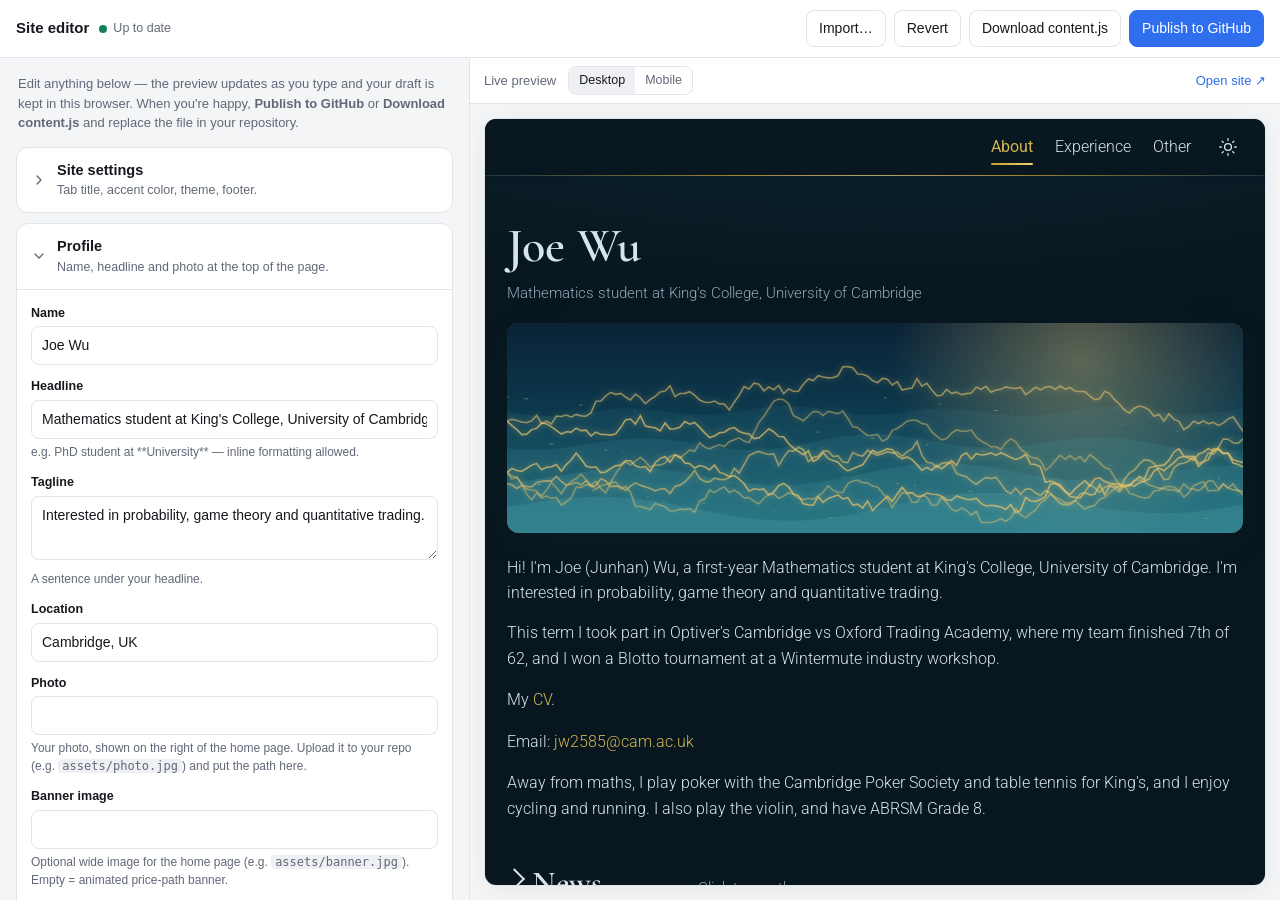
==== editor.html @ ee10c5d0 "Personal website" ====
<!doctype html>
<html lang="en">
<head>
<meta charset="utf-8">
<meta name="viewport" content="width=device-width, initial-scale=1">
<meta name="robots" content="noindex, nofollow">
<title>Site Editor</title>
<link rel="icon" href="data:image/svg+xml,%3Csvg xmlns='http://www.w3.org/2000/svg' viewBox='0 0 32 32'%3E%3Crect x='3' y='3' width='26' height='26' rx='7' fill='%232f6fed'/%3E%3C/svg%3E">
<style>
  :root {
    --bg: #f4f5f7; --panel: #ffffff; --text: #16181d; --muted: #616877; --border: #e1e4e9;
    --field: #ffffff; --hover: #eef0f3; --accent: #2f6fed; --danger: #d92d20; --ok: #12805c;
    color-scheme: light;
  }
  @media (prefers-color-scheme: dark) {
    :root:not([data-theme="light"]) {
      --bg: #0e1014; --panel: #161920; --text: #e7e9ee; --muted: #99a0ad; --border: #2a2f39;
      --field: #0f1217; --hover: #1f232c; --accent: #5b8dff; --danger: #f97066; --ok: #47cd89;
      color-scheme: dark;
    }
  }
  :root[data-theme="dark"] {
    --bg: #0e1014; --panel: #161920; --text: #e7e9ee; --muted: #99a0ad; --border: #2a2f39;
    --field: #0f1217; --hover: #1f232c; --accent: #5b8dff; --danger: #f97066; --ok: #47cd89;
    color-scheme: dark;
  }
  * { box-sizing: border-box; }
  [hidden] { display: none !important; }
  html, body { height: 100%; }
  body { margin: 0; display: flex; flex-direction: column; background: var(--bg); color: var(--text);
         font: 14px/1.5 -apple-system, BlinkMacSystemFont, "Segoe UI", Inter, Roboto, Helvetica, Arial, sans-serif; }
  a { color: var(--accent); }
  code { font-family: ui-monospace, Consolas, monospace; font-size: 12px; background: var(--hover); padding: 0 4px; border-radius: 4px; }
  svg.ic { width: 16px; height: 16px; fill: none; stroke: currentColor; stroke-width: 2; stroke-linecap: round; stroke-linejoin: round; }

  button { font: inherit; cursor: pointer; border-radius: 8px; padding: 7px 12px; border: 1px solid var(--border);
           background: var(--panel); color: var(--text); white-space: nowrap; }
  button:hover { background: var(--hover); }
  button.primary { background: var(--accent); border-color: var(--accent); color: #fff; }
  button.primary:hover { filter: brightness(1.08); background: var(--accent); }
  button:disabled { opacity: .5; cursor: default; }

  /* Header */
  .bar { display: flex; align-items: center; gap: 10px; flex-wrap: wrap; padding: 10px 16px;
         background: var(--panel); border-bottom: 1px solid var(--border); }
  .bar h1 { font-size: 15px; margin: 0; font-weight: 650; }
  .status { font-size: 12.5px; color: var(--muted); display: inline-flex; align-items: center; gap: 6px; }
  .status::before { content: ""; width: 8px; height: 8px; border-radius: 50%; background: var(--ok); }
  .status.dirty::before { background: #f5a524; }
  .bar .actions { margin-left: auto; display: flex; gap: 8px; flex-wrap: wrap; }

  .notice { display: flex; align-items: center; gap: 12px; padding: 8px 16px; font-size: 13px;
            background: color-mix(in srgb, var(--accent) 12%, var(--panel)); border-bottom: 1px solid var(--border); }
  .notice.error { background: color-mix(in srgb, var(--danger) 14%, var(--panel)); }
  .notice button { padding: 3px 10px; font-size: 12.5px; }

  /* Layout */
  .layout { flex: 1; min-height: 0; display: grid; grid-template-columns: minmax(340px, 470px) 1fr; }
  .form { overflow-y: auto; padding: 16px; border-right: 1px solid var(--border); }
  .preview { display: flex; flex-direction: column; min-height: 0; min-width: 0; }
  .pbar { display: flex; align-items: center; gap: 12px; padding: 8px 14px; border-bottom: 1px solid var(--border);
          background: var(--panel); font-size: 13px; color: var(--muted); }
  .pbar a { margin-left: auto; text-decoration: none; }
  .seg { display: inline-flex; border: 1px solid var(--border); border-radius: 8px; overflow: hidden; }
  .seg button { border: 0; border-radius: 0; padding: 4px 10px; font-size: 12.5px; background: transparent; color: var(--muted); }
  .seg button.on { background: var(--hover); color: var(--text); }
  .frame-wrap { flex: 1; min-height: 0; display: flex; justify-content: center; padding: 14px; }
  iframe { width: 100%; height: 100%; border: 1px solid var(--border); border-radius: 12px; background: #fff;
           box-shadow: 0 4px 24px rgba(0,0,0,.06); transition: width .25s ease; }

  /* Cards */
  .intro { color: var(--muted); font-size: 13px; margin: 0 2px 14px; }
  details.card { background: var(--panel); border: 1px solid var(--border); border-radius: 12px; margin-bottom: 10px; }
  details > summary { list-style: none; cursor: pointer; user-select: none; }
  details > summary::-webkit-details-marker { display: none; }
  details.card > summary { display: flex; align-items: center; gap: 10px; padding: 12px 14px; border-radius: 12px; }
  details.card > summary:hover { background: var(--hover); }
  .chev { transition: transform .15s; color: var(--muted); flex: none; }
  details[open] > summary .chev { transform: rotate(90deg); }
  .st { flex: 1; min-width: 0; }
  .sl { font-weight: 600; font-size: 14.5px; }
  .sd { color: var(--muted); font-size: 12.5px; }
  .badge { font-size: 11.5px; padding: 1px 8px; border-radius: 999px; background: var(--hover); color: var(--muted); border: 1px solid var(--border); white-space: nowrap; }
  .card-body { padding: 2px 14px 16px; border-top: 1px solid var(--border); }

  /* Fields */
  .field { margin-top: 12px; }
  .field > label { display: block; font-weight: 550; font-size: 12.5px; margin-bottom: 4px; }
  input[type=text], input[type=number], input[type=password], select, textarea {
    width: 100%; padding: 8px 10px; border: 1px solid var(--border); border-radius: 8px;
    background: var(--field); color: var(--text); font: inherit; }
  textarea { resize: vertical; min-height: 64px; line-height: 1.5; overflow: hidden; }
  input:focus, select:focus, textarea:focus { outline: 2px solid color-mix(in srgb, var(--accent) 35%, transparent); border-color: var(--accent); }
  .hint { color: var(--muted); font-size: 12px; margin-top: 4px; }
  .field.check { display: flex; align-items: center; gap: 8px; }
  .field.check > label { margin: 0; font-size: 13.5px; }
  input[type=checkbox] { width: 16px; height: 16px; accent-color: var(--accent); margin: 0; }
  .color { display: flex; gap: 8px; }
  .color input[type=color] { width: 44px; height: 37px; padding: 2px; border: 1px solid var(--border); border-radius: 8px; background: var(--field); cursor: pointer; }
  fieldset.group { border: 1px solid var(--border); border-radius: 10px; margin: 14px 0 0; padding: 4px 12px 12px; }
  fieldset.group legend { font-size: 12.5px; font-weight: 600; padding: 0 4px; }
  .glabel { font-weight: 600; font-size: 12.5px; margin: 16px 0 2px; }

  /* Array items */
  details.item { border: 1px solid var(--border); border-radius: 10px; margin-top: 8px; background: var(--bg); }
  details.item > summary { display: flex; align-items: center; gap: 8px; padding: 6px 6px 6px 10px; border-radius: 10px; }
  details.item > summary:hover { background: var(--hover); }
  .item-title { flex: 1; min-width: 0; overflow: hidden; text-overflow: ellipsis; white-space: nowrap; font-weight: 500; }
  .item-body { padding: 0 12px 12px; }
  .tools { display: flex; gap: 1px; flex: none; }
  .tbtn { border: 0; background: transparent; color: var(--muted); width: 28px; height: 28px; padding: 0;
          border-radius: 6px; display: grid; place-items: center; }
  .tbtn:hover { background: var(--panel); color: var(--text); }
  .tbtn.del:hover { color: var(--danger); }
  .tbtn:disabled { opacity: .25; background: transparent; }
  .prim { display: flex; gap: 6px; margin-top: 6px; align-items: center; }
  button.add { margin-top: 10px; width: 100%; border-style: dashed; color: var(--muted); background: transparent; }
  button.add:hover { color: var(--accent); border-color: var(--accent); background: transparent; }

  .order-row { display: flex; align-items: center; gap: 10px; padding: 5px 6px 5px 10px; margin-top: 6px;
               border: 1px solid var(--border); border-radius: 9px; background: var(--bg); }
  .order-row.off .oname { color: var(--muted); text-decoration: line-through; }
  .onum { color: var(--muted); font-size: 12px; width: 14px; text-align: right; font-variant-numeric: tabular-nums; }
  .oname { flex: 1; font-weight: 500; }
  .otoggle { display: inline-flex; align-items: center; gap: 6px; font-size: 12.5px; color: var(--muted); cursor: pointer; }

  /* Toast & dialog */
  .toast { position: fixed; left: 50%; bottom: 22px; transform: translate(-50%, 16px); opacity: 0; pointer-events: none;
           display: flex; align-items: center; gap: 12px; padding: 10px 14px; border-radius: 10px; max-width: calc(100% - 32px);
           background: #1d2028; color: #f2f3f5; box-shadow: 0 8px 30px rgba(0,0,0,.25); transition: .2s; z-index: 50; font-size: 13.5px; }
  .toast.show { opacity: 1; transform: translate(-50%, 0); pointer-events: auto; }
  .toast button { padding: 3px 10px; background: transparent; color: #8fb2ff; border-color: #3a3f4b; }
  dialog { border: 1px solid var(--border); border-radius: 14px; background: var(--panel); color: var(--text);
           width: min(500px, calc(100% - 32px)); padding: 22px; }
  dialog::backdrop { background: rgba(10, 12, 16, .45); }
  dialog h2 { margin: 0 0 4px; font-size: 17px; }
  dialog p.muted { margin: 0 0 6px; color: var(--muted); font-size: 13px; }
  .row2 { display: grid; grid-template-columns: 1fr 1fr; gap: 10px; }
  .dlg-actions { display: flex; justify-content: flex-end; gap: 8px; margin-top: 18px; }
  .result { margin-top: 14px; padding: 10px 12px; border-radius: 8px; font-size: 13px; background: var(--hover); }
  .result.err { background: color-mix(in srgb, var(--danger) 14%, var(--panel)); }
  .result.ok { background: color-mix(in srgb, var(--ok) 16%, var(--panel)); }

  @media (max-width: 900px) {
    html, body { height: auto; }
    .layout { grid-template-columns: 1fr; }
    .form { border-right: 0; overflow: visible; }
    .frame-wrap { height: 85vh; flex: none; }
    .bar .actions { margin-left: 0; width: 100%; }
    .row2 { grid-template-columns: 1fr; gap: 0; }
  }
</style>
<script src="content.js"></script>
</head>
<body>
<header class="bar">
  <h1>Site editor</h1>
  <span id="status" class="status">Up to date</span>
  <div class="actions">
    <button id="btnImport" type="button" title="Load a content.js file">Import…</button>
    <input type="file" id="fileInput" accept=".js,.json,text/javascript,application/json" hidden>
    <button id="btnRevert" type="button" title="Throw away your changes">Revert</button>
    <button id="btnDownload" type="button" title="Save your changes as a new content.js">Download content.js</button>
    <button id="btnPublish" type="button" class="primary">Publish to GitHub</button>
  </div>
</header>
<div id="notice" class="notice" hidden></div>

<div class="layout">
  <div class="form" id="formPane">
    <p class="intro">Edit anything below — the preview updates as you type and your draft is kept in this browser. When you're happy, <b>Publish to GitHub</b> or <b>Download content.js</b> and replace the file in your repository.</p>
    <div id="form"></div>
  </div>
  <div class="preview">
    <div class="pbar">
      <span>Live preview</span>
      <div class="seg" role="group" aria-label="Preview width">
        <button type="button" data-w="100%" class="on">Desktop</button>
        <button type="button" data-w="390px">Mobile</button>
      </div>
      <a href="index.html" target="_blank" rel="noopener">Open site ↗</a>
    </div>
    <div class="frame-wrap"><iframe id="frame" src="index.html?preview=1" title="Live preview of your site"></iframe></div>
  </div>
</div>

<dialog id="pubDlg">
  <form id="pubForm">
    <h2>Publish to GitHub</h2>
    <p class="muted">Commits your changes as <code>content.js</code> straight to your repository. GitHub Pages updates the live site about a minute later.</p>
    <div class="row2">
      <div class="field"><label for="ghOwner">GitHub username</label><input type="text" id="ghOwner" required autocomplete="off" placeholder="your-username"></div>
      <div class="field"><label for="ghRepo">Repository</label><input type="text" id="ghRepo" required autocomplete="off" placeholder="your-username.github.io"></div>
    </div>
    <div class="row2">
      <div class="field"><label for="ghBranch">Branch</label><input type="text" id="ghBranch" value="main" autocomplete="off"></div>
      <div class="field"><label for="ghPath">File</label><input type="text" id="ghPath" value="content.js" autocomplete="off"></div>
    </div>
    <div class="field">
      <label for="ghToken">Access token</label>
      <input type="password" id="ghToken" required autocomplete="off" spellcheck="false">
      <div class="hint">Create a <a href="https://github.com/settings/personal-access-tokens/new" target="_blank" rel="noopener">fine-grained token</a> for this one repository with <b>Contents: Read and write</b>. It's only sent to api.github.com.</div>
    </div>
    <div class="field check"><input type="checkbox" id="ghRemember"><label for="ghRemember">Remember token in this browser</label></div>
    <div class="field"><label for="ghMsg">Commit message</label><input type="text" id="ghMsg" value="Update site content"></div>
    <div id="pubResult" class="result" hidden></div>
    <div class="dlg-actions">
      <button type="button" id="pubCancel">Close</button>
      <button type="submit" class="primary" id="pubGo">Publish</button>
    </div>
  </form>
</dialog>

<div id="toast" class="toast" role="status" aria-live="polite"></div>

<script>
(function () {
  "use strict";
  const $ = (s) => document.querySelector(s);
  const clone = (o) => JSON.parse(JSON.stringify(o));
  const store = {
    get(k, s) { try { return (s || localStorage).getItem(k); } catch (e) { return null; } },
    set(k, v, s) { try { (s || localStorage).setItem(k, v); } catch (e) {} },
    del(k, s) { try { (s || localStorage).removeItem(k); } catch (e) {} }
  };
  const session = (() => { try { return sessionStorage; } catch (e) { return null; } })();
  const KEYS = { draft: "site-editor:draft", published: "site-editor:published", gh: "site-editor:github", token: "site-editor:token" };

  /* ---------------- editor configuration ---------------- */
  const SECTION_KEYS = ["highlights", "about", "news", "experience", "education", "projects", "publications", "skills", "puzzles", "contact"];
  const TOP = {
    settings: { label: "Site settings", desc: "Tab title, accent color, theme, footer." },
    profile: { label: "Profile", desc: "Name, headline and photo at the top of the page." },
    links: { label: "Links", desc: "Buttons under your name — GitHub, LinkedIn, email…" },
    pages: { label: "Pages (top menu)", desc: "The pages in your menu and which sections each one shows. The first page is your home page." },
    sectionOrder: { label: "Sections: show or hide", desc: "Switch sections on or off. Their order comes from Pages." },
    highlights: { label: "Highlights", desc: "Big numbers under the header — results, grades, rankings." },
    puzzles: { label: "Puzzle corner", desc: "Brain teasers with a reveal-answer button." },
    about: { label: "About", desc: "Your introduction." },
    news: { label: "News", desc: "Short dated updates." },
    experience: { label: "Experience", desc: "Jobs, internships, research positions." },
    education: { label: "Education", desc: "Degrees and schools." },
    projects: { label: "Projects", desc: "Cards with links, images and tags." },
    publications: { label: "Publications", desc: "Papers, articles, talks." },
    skills: { label: "Skills", desc: "Grouped lists shown as chips." },
    customSections: { label: "Custom sections", desc: "Anything else — Teaching, Awards, Talks…" },
    contact: { label: "Contact", desc: "Closing note and email button." }
  };
  const LABELS = {
    show: "Show this section", title: "Section heading", siteTitle: "Browser tab title", accentColor: "Accent color",
    footerText: "Footer text", avatar: "Photo", cvUrl: "CV / résumé link", url: "Link (URL)", repo: "Code repository",
    image: "Image", pdf: "PDF link", code: "Code link", list: "Items", label: "Button text", start: "Start", end: "End",
    "settings.description": "Search & social description",
    "news.items": "News items", "experience.items": "Positions", "education.items": "Degrees", "projects.items": "Projects",
    "publications.items": "Publications", "skills.groups": "Skill groups",
    "customSections.title": "Heading", "publications.items.title": "Paper title", "projects.items.name": "Project name",
    "skills.groups.name": "Group name", "experience.items.url": "Organization website", "education.items.url": "Institution website",
    "publications.items.url": "Paper link", "projects.items.url": "Website / demo link",
    "highlights.items": "Highlights", "puzzles.items": "Puzzles", "highlights.items.value": "Big number",
    "highlights.items.label": "Caption", "pages.title": "Menu name", "pages.sections": "Sections on this page", "about.more": "Second paragraph", banner: "Banner image", chart: "Bar chart data", chartLabel: "Chart title",
    intro: "Intro line", question: "Question", answer: "Answer"
  };
  const MD = "Supports <b>**bold**</b>, <i>*italic*</i>, <code>[text](https://…)</code> links and <code>- </code> bullet lists. Blank line = new paragraph.";
  const HINTS = {
    text: MD, description: MD,
    "settings.description": "Shown by search engines and when your link is shared.",
    "settings.theme": "“auto” follows each visitor's system setting. Visitors can still toggle it.",
    "settings.footerText": "Inline formatting and links allowed.",
    "profile.headline": "e.g. PhD student at **University** — inline formatting allowed.",
    "profile.tagline": "A sentence under your headline.",
    "profile.email": "Used for the button in the Contact section.",
    avatar: "Upload an image to your repo (e.g. <code>assets/avatar.jpg</code>) and put its path here, or paste an image URL. Empty = your initials.",
    image: "Optional. A path in your repo (e.g. <code>assets/project.png</code>) or an image URL.",
    cvUrl: "Optional, e.g. <code>assets/cv.pdf</code> — adds a highlighted “CV” button.",
    tags: "Comma-separated, e.g. <code>Python, Data</code>.", list: "Comma-separated.",
    icon: "“auto” picks an icon based on the link.",
    "links.url": "Full address, or <code>mailto:you@example.com</code> for email.",
    authors: "Your profile name is bolded automatically.",
    "news.collapse": "Text shown next to the folded title. Empty = always open.",
    "news.items.text": "One line. Inline formatting and links allowed.",
    "news.items.date": "Any text, e.g. <code>Nov 2026</code>.",
    "news.items.image": "Optional picture shown under the text, e.g. <code>assets/img/photo.jpg</code>.",
    "news.items.imageAlt": "Short description of the picture, for screen readers.",
    "pages.sections": "Comma-separated, in order. Names: <code>about, news, experience, projects, education, skills, custom, puzzles, publications, highlights, contact</code>.",
    "pages.intro": "Optional line under the page title.",
    "profile.banner": "Optional wide image for the home page (e.g. <code>assets/banner.jpg</code>). Empty = animated price-path banner.",
    "profile.avatar": "Your photo, shown on the right of the home page. Upload it to your repo (e.g. <code>assets/photo.jpg</code>) and put the path here.",
    "about.more": "Shown after your CV and email lines, e.g. hobbies.",
    "highlights.items.value": "Keep it short, e.g. <code>7th / 62</code> or <code>A*A*A*</code>.",
    chart: "Optional. <code>Label:number</code> pairs, comma-separated, e.g. <code>Market making:6900, Taking:6100</code>. A project with a chart is shown full-width as Featured.",
    question: MD, answer: MD
  };
  const ENUMS = { theme: ["auto", "light", "dark"], icon: ["auto", "github", "linkedin", "twitter", "mail", "scholar", "cv", "link"] };
  const LONG = new Set(["text", "description", "tagline", "question", "answer", "more"]);
  const PLACEHOLDERS = { url: "https://…", repo: "https://github.com/…", image: "assets/…", pdf: "https://… or assets/….pdf" };
  const SINGULAR = {
    links: "link", "news.items": "news item", "experience.items": "position", "education.items": "degree",
    "projects.items": "project", "publications.items": "publication", "skills.groups": "skill group", customSections: "custom section", pages: "page",
    "highlights.items": "highlight", "puzzles.items": "puzzle"
  };
  const TEMPLATES = {
    links: { label: "New link", url: "https://", icon: "auto" },
    "news.items": { date: "", text: "", image: "", imageAlt: "" },
    "experience.items": { role: "", organization: "", url: "", location: "", start: "", end: "", description: "" },
    "education.items": { degree: "", institution: "", url: "", location: "", start: "", end: "", description: "" },
    "projects.items": { name: "", description: "", url: "", repo: "", image: "", tags: "", chart: "", chartLabel: "" },
    "highlights.items": { value: "", label: "" },
    "puzzles.items": { question: "", answer: "" },
    "publications.items": { title: "", authors: "", venue: "", year: "", url: "", pdf: "", code: "" },
    "skills.groups": { name: "", list: "" },
    customSections: { show: true, title: "New section", text: "" },
    pages: { title: "New page", intro: "", sections: "" }
  };
  const SVG = (d, cls) => `<svg class="ic ${cls || ""}" viewBox="0 0 24 24" aria-hidden="true">${d}</svg>`;
  const I = {
    chev: SVG('<path d="m9 6 6 6-6 6"/>', "chev"),
    up: SVG('<path d="m18 15-6-6-6 6"/>'), down: SVG('<path d="m6 9 6 6 6-6"/>'),
    dup: SVG('<rect x="9" y="9" width="12" height="12" rx="2"/><path d="M5 15H4a2 2 0 0 1-2-2V4a2 2 0 0 1 2-2h9a2 2 0 0 1 2 2v1"/>'),
    del: SVG('<path d="M3 6h18M8 6V4a2 2 0 0 1 2-2h4a2 2 0 0 1 2 2v2M19 6l-1 14a2 2 0 0 1-2 2H8a2 2 0 0 1-2-2L5 6"/>')
  };

  /* ---------------- state ---------------- */
  const fileLoaded = !!(window.SITE && typeof window.SITE === "object");
  const ORIGINAL = clone(fileLoaded ? window.SITE : {});
  const fileJson = JSON.stringify(ORIGINAL);
  let baseline = fileJson;
  let state = null;

  const draft = store.get(KEYS.draft), published = store.get(KEYS.published);
  if (published === fileJson) store.del(KEYS.published);
  if (draft && draft !== fileJson) {
    try {
      state = JSON.parse(draft);
      if (draft === published) {
        baseline = published;
        notice("Showing the version you last published — GitHub Pages can take a few minutes to serve the new content.js.");
      } else {
        notice("Restored your unsaved changes from last time (kept in this browser only).", "Discard them", revert);
      }
    } catch (e) { state = null; }
  } else if (draft) store.del(KEYS.draft);
  if (!state) state = clone(ORIGINAL);
  if (!fileLoaded) notice("Couldn't load content.js — make sure it sits next to editor.html and is valid. You can also Import a copy.", null, null, true);
  normalize();

  function normalize() {
    if (!state || typeof state !== "object" || Array.isArray(state)) state = {};
    const valid = (k) => k === "custom" ? Array.isArray(state.customSections)
      : !!(state[k] && typeof state[k] === "object" && !Array.isArray(state[k]));
    const order = Array.isArray(state.sectionOrder) ? state.sectionOrder : [];
    state.sectionOrder = order.filter((k, i) => valid(k) && order.indexOf(k) === i);
    SECTION_KEYS.concat("custom").forEach((k) => { if (valid(k) && !state.sectionOrder.includes(k)) state.sectionOrder.push(k); });
  }

  /* ---------------- form rendering ---------------- */
  const form = $("#form"), formPane = $("#formPane"), frame = $("#frame");
  const openTop = new Set(["profile"]);
  const openItems = new WeakSet();
  let uid = 0;

  function el(tag, cls, text) {
    const e = document.createElement(tag);
    if (cls) e.className = cls;
    if (text != null) e.textContent = text;
    return e;
  }
  const pathKey = (path) => path.filter((p) => typeof p !== "number").join(".");
  const titleCase = (k) => k.replace(/([a-z])([A-Z])/g, "$1 $2").replace(/^./, (c) => c.toUpperCase());
  const labelFor = (key, path) => LABELS[pathKey(path)] || LABELS[key] || titleCase(String(key));

  function build() {
    const ps = formPane.scrollTop, ws = window.scrollY;
    form.innerHTML = "";
    const order = ["settings", "profile", "links", "pages", "sectionOrder"]
      .concat(state.sectionOrder.map((k) => (k === "custom" ? "customSections" : k)));
    Object.keys(state).forEach((k) => { if (!order.includes(k)) order.push(k); });
    order.filter((k) => k in state).forEach((k) => form.append(topCard(k)));
    formPane.scrollTop = ps; window.scrollTo(0, ws);
    requestAnimationFrame(() => form.querySelectorAll("textarea").forEach(autosize));
  }

  function topCard(key) {
    const meta = TOP[key] || { label: titleCase(key) };
    const d = el("details", "card");
    d.open = openTop.has(key);
    const s = el("summary");
    s.innerHTML = I.chev;
    const t = el("div", "st");
    t.append(el("div", "sl", meta.label));
    if (meta.desc) t.append(el("div", "sd", meta.desc));
    s.append(t);
    const v = state[key];
    if (v && typeof v === "object" && !Array.isArray(v) && v.show === false) s.append(el("span", "badge", "Hidden"));
    s.addEventListener("click", () => { if (!d.open) scrollPreview(key); });
    d.addEventListener("toggle", () => { d.open ? openTop.add(key) : openTop.delete(key); });
    const body = el("div", "card-body");
    if (key === "sectionOrder") renderOrder(body);
    else if (Array.isArray(v)) renderArray(body, v, [key]);
    else if (v && typeof v === "object") renderObject(body, v, [key]);
    else body.append(fieldRow(state, key, [key]));
    d.append(s, body);
    return d;
  }

  function renderObject(container, obj, path) {
    Object.keys(obj).forEach((key) => {
      const v = obj[key], p = path.concat(key);
      if (Array.isArray(v)) {
        container.append(el("div", "glabel", labelFor(key, p)));
        renderArray(container, v, p);
      } else if (v && typeof v === "object") {
        const g = el("fieldset", "group");
        g.append(el("legend", null, labelFor(key, p)));
        renderObject(g, v, p);
        container.append(g);
      } else container.append(fieldRow(obj, key, p));
    });
  }

  function fieldRow(obj, key, path) {
    const pk = pathKey(path), v = obj[key], id = "f" + ++uid;
    const row = el("div", "field");
    const lab = el("label", null, labelFor(key, path));
    lab.htmlFor = id;
    const set = (val) => { obj[key] = val; changed(); };
    let input;
    if (typeof v === "boolean") {
      row.classList.add("check");
      input = el("input"); input.type = "checkbox"; input.checked = v;
      input.addEventListener("change", () => { obj[key] = input.checked; changed(true); });
      row.append(input, lab);
    } else {
      row.append(lab);
      if (ENUMS[key]) {
        input = el("select");
        const opts = ENUMS[key].includes(v) ? ENUMS[key] : ENUMS[key].concat(v == null ? [] : [String(v)]);
        opts.forEach((o) => { const op = el("option", null, o); op.value = o; input.append(op); });
        input.value = v;
        input.addEventListener("change", () => set(input.value));
        row.append(input);
      } else if (/color$/i.test(key)) {
        const wrap = el("div", "color");
        const picker = el("input"); picker.type = "color";
        input = el("input"); input.type = "text"; input.value = v || "";
        const hex = (x) => /^#[0-9a-f]{6}$/i.test(x);
        picker.value = hex(v) ? v : "#2f6fed";
        picker.setAttribute("aria-label", "Pick color");
        picker.addEventListener("input", () => { input.value = picker.value; set(picker.value); });
        input.addEventListener("input", () => { if (hex(input.value)) picker.value = input.value; set(input.value); });
        wrap.append(picker, input);
        row.append(wrap);
      } else if (typeof v === "number") {
        input = el("input"); input.type = "number"; input.value = v;
        input.addEventListener("input", () => set(input.value === "" ? 0 : Number(input.value)));
        row.append(input);
      } else if (LONG.has(key)) {
        input = el("textarea"); input.value = v == null ? "" : v; input.rows = 2;
        input.addEventListener("input", () => { set(input.value); autosize(input); });
        row.append(input);
      } else {
        input = el("input"); input.type = "text"; input.value = v == null ? "" : v;
        input.spellcheck = !/url|repo|pdf|code|image|avatar|email/i.test(key);
        if (PLACEHOLDERS[key]) input.placeholder = PLACEHOLDERS[key];
        input.addEventListener("input", () => set(input.value));
        row.append(input);
      }
    }
    input.id = id;
    const hint = HINTS[pk] || HINTS[key];
    if (hint) { const h = el("div", "hint"); h.innerHTML = hint; row.append(h); }
    return row;
  }

  function autosize(t) { t.style.height = "auto"; t.style.height = t.scrollHeight + 2 + "px"; }

  function itemTitle(it, i) {
    const a = it.title || it.name || it.role || it.degree || it.value || it.question || it.label || it.date || "";
    const b = it.organization || it.institution || it.venue || it.text || it.list || (it.value ? it.label : "") || "";
    return [a, b].filter(Boolean).join(" · ") || "Untitled " + (i + 1);
  }

  function renderArray(container, arr, path) {
    const pk = pathKey(path);
    arr.forEach((item, i) => {
      if (item && typeof item === "object" && !Array.isArray(item)) {
        const d = el("details", "item");
        d.open = openItems.has(item);
        const s = el("summary");
        s.innerHTML = I.chev;
        const t = el("span", "item-title", itemTitle(item, i));
        s.append(t, tools(arr, i));
        const b = el("div", "item-body");
        renderObject(b, item, path.concat(i));
        d.append(s, b);
        d.addEventListener("toggle", () => {
          if (d.open) { openItems.add(item); d.querySelectorAll("textarea").forEach(autosize); } else openItems.delete(item);
        });
        d.addEventListener("input", () => { t.textContent = itemTitle(item, i); });
        container.append(d);
      } else {
        const r = el("div", "prim");
        const inp = el("input"); inp.type = "text"; inp.value = item == null ? "" : item;
        inp.addEventListener("input", () => { arr[i] = inp.value; changed(); });
        r.append(inp, tools(arr, i));
        container.append(r);
      }
    });
    const add = el("button", "add", "+ Add " + (SINGULAR[pk] || "item"));
    add.type = "button";
    add.addEventListener("click", () => {
      const n = makeNew(arr, pk);
      arr.push(n);
      if (n && typeof n === "object") openItems.add(n);
      changed(true);
    });
    container.append(add);
  }

  function makeNew(arr, pk) {
    if (TEMPLATES[pk]) return clone(TEMPLATES[pk]);
    const first = arr.find((x) => x != null);
    const blank = (x) => Array.isArray(x) ? [] : x && typeof x === "object"
      ? Object.fromEntries(Object.keys(x).map((k) => [k, blank(x[k])])) : typeof x === "boolean" ? x : typeof x === "number" ? 0 : "";
    return first === undefined ? "" : blank(first);
  }

  function tbtn(svg, title, disabled, fn, cls) {
    const b = el("button", "tbtn" + (cls ? " " + cls : ""));
    b.type = "button"; b.title = title; b.setAttribute("aria-label", title);
    b.innerHTML = svg; b.disabled = disabled;
    b.addEventListener("click", (e) => { e.preventDefault(); e.stopPropagation(); fn(); });
    return b;
  }
  function swap(arr, i, j) { const t = arr[i]; arr[i] = arr[j]; arr[j] = t; changed(true); }

  function tools(arr, i) {
    const w = el("span", "tools");
    w.append(
      tbtn(I.up, "Move up", i === 0, () => swap(arr, i, i - 1)),
      tbtn(I.down, "Move down", i === arr.length - 1, () => swap(arr, i, i + 1)),
      tbtn(I.dup, "Duplicate", false, () => {
        const c = clone(arr[i]);
        arr.splice(i + 1, 0, c);
        if (c && typeof c === "object") openItems.add(c);
        changed(true);
      }),
      tbtn(I.del, "Delete", false, () => {
        const removed = arr.splice(i, 1)[0];
        changed(true);
        toast("Item deleted.", "Undo", () => { arr.splice(Math.min(i, arr.length), 0, removed); changed(true); });
      }, "del")
    );
    return w;
  }

  function renderOrder(body) {
    const order = state.sectionOrder;
    order.forEach((k, i) => {
      const row = el("div", "order-row");
      const sec = k === "custom" ? null : state[k];
      row.append(el("span", "onum", String(i + 1)));
      if (sec) {
        row.append(el("span", "oname", sec.title || (TOP[k] && TOP[k].label) || k));
        if (sec.show === false) row.classList.add("off");
        const lab = el("label", "otoggle");
        const cb = el("input"); cb.type = "checkbox"; cb.checked = sec.show !== false;
        cb.addEventListener("change", () => { sec.show = cb.checked; changed(true); });
        lab.append(cb, document.createTextNode("Visible"));
        row.append(lab);
      } else {
        row.append(el("span", "oname", "Custom sections"));
        const n = (state.customSections || []).filter((c) => c && c.show !== false).length;
        row.append(el("span", "badge", n + " visible"));
      }
      row.append(
        tbtn(I.up, "Move up", i === 0, () => swap(order, i, i - 1)),
        tbtn(I.down, "Move down", i === order.length - 1, () => swap(order, i, i + 1))
      );
      body.append(row);
    });
    const h = el("div", "hint");
    h.style.marginTop = "10px";
    h.textContent = "Sections with nothing in them are skipped automatically.";
    body.append(h);
  }

  /* ---------------- preview, saving, status ---------------- */
  let pushTimer;
  function changed(structural) {
    if (structural) build();
    updateStatus();
    clearTimeout(pushTimer);
    pushTimer = setTimeout(() => { push(); persist(); }, 120);
  }
  function push() { if (frame.contentWindow) frame.contentWindow.postMessage({ type: "site-preview", site: state }, "*"); }
  function persist() { const j = JSON.stringify(state); if (j === fileJson) store.del(KEYS.draft); else store.set(KEYS.draft, j); }
  function updateStatus() {
    const dirty = JSON.stringify(state) !== baseline;
    const st = $("#status");
    st.textContent = dirty ? "Unpublished changes — draft kept in this browser" : "Up to date";
    st.classList.toggle("dirty", dirty);
  }
  function scrollPreview(key) {
    const id = SECTION_KEYS.includes(key) ? key : key === "customSections" ? "custom" : "top";
    if (frame.contentWindow) frame.contentWindow.postMessage({ type: "site-scroll", id }, "*");
  }
  window.addEventListener("message", (e) => {
    if (e.source === frame.contentWindow && e.data && e.data.type === "site-ready") push();
  });

  function notice(msg, actionLabel, fn, isError) {
    const n = $("#notice");
    n.innerHTML = "";
    n.classList.toggle("error", !!isError);
    n.append(el("span", null, msg));
    if (actionLabel) { const b = el("button", null, actionLabel); b.type = "button"; b.addEventListener("click", fn); n.append(b); }
    const x = el("button", null, "Dismiss"); x.type = "button"; x.addEventListener("click", () => { n.hidden = true; });
    n.append(x);
    n.hidden = false;
  }

  let toastTimer;
  function toast(msg, actionLabel, fn) {
    const t = $("#toast");
    t.innerHTML = "";
    t.append(el("span", null, msg));
    if (actionLabel) {
      const b = el("button", null, actionLabel); b.type = "button";
      b.addEventListener("click", () => { t.classList.remove("show"); fn(); });
      t.append(b);
    }
    t.classList.add("show");
    clearTimeout(toastTimer);
    toastTimer = setTimeout(() => t.classList.remove("show"), actionLabel ? 7000 : 3500);
  }

  /* ---------------- toolbar actions ---------------- */
  function serialize() {
    return "// All the content of your site lives in this file.\n" +
      "// Easiest way to edit: open editor.html (visual editor with live preview).\n" +
      "// You can also edit by hand — keep everything after \"window.SITE =\" valid JSON.\n" +
      "window.SITE = " + JSON.stringify(state, null, 2) + ";\n";
  }
  function parseContent(text) {
    const t = text.trim();
    try { return JSON.parse(t); } catch (e) { /* not plain JSON — try content.js format */ }
    const i = t.indexOf("{"), j = t.lastIndexOf("}");
    if (i < 0 || j < i) throw new Error("No content found");
    return JSON.parse(t.slice(i, j + 1));
  }

  function revert() {
    state = clone(ORIGINAL);
    baseline = fileJson;
    normalize();
    store.del(KEYS.draft); store.del(KEYS.published);
    $("#notice").hidden = true;
    build(); changed();
    toast("Back to the content in content.js.");
  }

  $("#btnRevert").addEventListener("click", () => {
    if (JSON.stringify(state) === fileJson) { toast("Nothing to revert."); return; }
    if (confirm("Discard all your changes and go back to what's in content.js?")) revert();
  });

  $("#btnDownload").addEventListener("click", () => {
    const blob = new Blob([serialize()], { type: "text/javascript" });
    const url = URL.createObjectURL(blob);
    const link = el("a"); link.href = url; link.download = "content.js";
    document.body.append(link); link.click(); link.remove();
    setTimeout(() => URL.revokeObjectURL(url), 1000);
    toast("Downloaded content.js — replace the old one in your repository to go live.");
  });

  $("#btnImport").addEventListener("click", () => $("#fileInput").click());
  $("#fileInput").addEventListener("change", (e) => {
    const f = e.target.files && e.target.files[0];
    if (!f) return;
    f.text().then((txt) => {
      state = parseContent(txt);
      normalize(); build(); changed();
      toast("Imported " + f.name + ".");
    }).catch(() => toast("That file doesn't look like a valid content.js.")).finally(() => { e.target.value = ""; });
  });

  document.querySelectorAll(".seg button").forEach((b) => b.addEventListener("click", () => {
    document.querySelectorAll(".seg button").forEach((x) => x.classList.toggle("on", x === b));
    frame.style.width = b.dataset.w;
  }));

  /* ---------------- publish to GitHub ---------------- */
  const dlg = $("#pubDlg");
  function guessRepo() {
    const host = location.hostname;
    if (!/\.github\.io$/i.test(host)) return {};
    const owner = host.split(".")[0];
    const seg = location.pathname.split("/").filter(Boolean)[0];
    return { owner, repo: seg && !/\.html?$/i.test(seg) ? seg : host };
  }
  $("#btnPublish").addEventListener("click", () => {
    let cfg = {};
    try { cfg = JSON.parse(store.get(KEYS.gh) || "{}"); } catch (e) {}
    const g = guessRepo();
    $("#ghOwner").value = cfg.owner || g.owner || "";
    $("#ghRepo").value = cfg.repo || g.repo || "";
    $("#ghBranch").value = cfg.branch || "main";
    $("#ghPath").value = cfg.path || "content.js";
    const remembered = store.get(KEYS.token);
    $("#ghToken").value = remembered || (session && store.get(KEYS.token, session)) || "";
    $("#ghRemember").checked = !!remembered;
    $("#pubResult").hidden = true;
    dlg.showModal();
  });
  $("#pubCancel").addEventListener("click", () => dlg.close());

  function b64(str) {
    const bytes = new TextEncoder().encode(str);
    let bin = "";
    for (let i = 0; i < bytes.length; i += 0x8000) bin += String.fromCharCode.apply(null, bytes.subarray(i, i + 0x8000));
    return btoa(bin);
  }
  async function ghError(res) {
    let m = "";
    try { m = (await res.json()).message || ""; } catch (e) {}
    if (res.status === 401) return "GitHub rejected the token (401). Check it's correct and not expired.";
    if (res.status === 403) return "The token doesn't have permission (403). It needs Contents: Read and write on this repository.";
    if (res.status === 404) return "Repository, branch or file not found (404) — or the token can't access this repository.";
    if (res.status === 409 || res.status === 422) return "GitHub refused the update (" + res.status + "): " + m + ". Try publishing again.";
    return "GitHub error " + res.status + (m ? ": " + m : "");
  }

  $("#pubForm").addEventListener("submit", async (e) => {
    e.preventDefault();
    const owner = $("#ghOwner").value.trim(), repo = $("#ghRepo").value.trim();
    const branch = $("#ghBranch").value.trim() || "main", path = $("#ghPath").value.trim().replace(/^\/+/, "") || "content.js";
    const token = $("#ghToken").value.trim(), message = $("#ghMsg").value.trim() || "Update site content";
    const out = $("#pubResult"), go = $("#pubGo");
    store.set(KEYS.gh, JSON.stringify({ owner, repo, branch, path }));
    if ($("#ghRemember").checked) { store.set(KEYS.token, token); }
    else { store.del(KEYS.token); if (session) store.set(KEYS.token, token, session); }

    const api = "https://api.github.com/repos/" + encodeURIComponent(owner) + "/" + encodeURIComponent(repo) +
      "/contents/" + path.split("/").map(encodeURIComponent).join("/");
    const headers = { Accept: "application/vnd.github+json", Authorization: "Bearer " + token, "X-GitHub-Api-Version": "2022-11-28" };
    go.disabled = true; go.textContent = "Publishing…";
    out.hidden = false; out.className = "result"; out.textContent = "Talking to GitHub…";
    try {
      let sha;
      const cur = await fetch(api + "?ref=" + encodeURIComponent(branch) + "&t=" + Date.now(), { headers, cache: "no-store" });
      if (cur.ok) sha = (await cur.json()).sha;
      else if (cur.status !== 404) throw new Error(await ghError(cur));
      const body = { message, content: b64(serialize()), branch };
      if (sha) body.sha = sha;
      const res = await fetch(api, { method: "PUT", headers: Object.assign({ "Content-Type": "application/json" }, headers), body: JSON.stringify(body) });
      if (!res.ok) throw new Error(await ghError(res));
      const data = await res.json();
      const snap = JSON.stringify(state);
      store.set(KEYS.published, snap); store.set(KEYS.draft, snap);
      baseline = snap; updateStatus();
      out.className = "result ok"; out.innerHTML = "";
      out.append(el("span", null, "Published! Your site will update in about a minute. "));
      if (data.commit && data.commit.html_url) {
        const l = el("a", null, "View commit ↗"); l.href = data.commit.html_url; l.target = "_blank"; l.rel = "noopener";
        out.append(l);
      }
      toast("Published to GitHub.");
    } catch (err) {
      out.className = "result err";
      out.textContent = err && err.message && !/Failed to fetch/i.test(err.message) ? err.message
        : "Couldn't reach GitHub. Check your internet connection and try again.";
    } finally {
      go.disabled = false; go.textContent = "Publish";
    }
  });

  /* ---------------- go ---------------- */
  frame.addEventListener("load", push);
  build();
  updateStatus();
  push();
})();
</script>
</body>
</html>
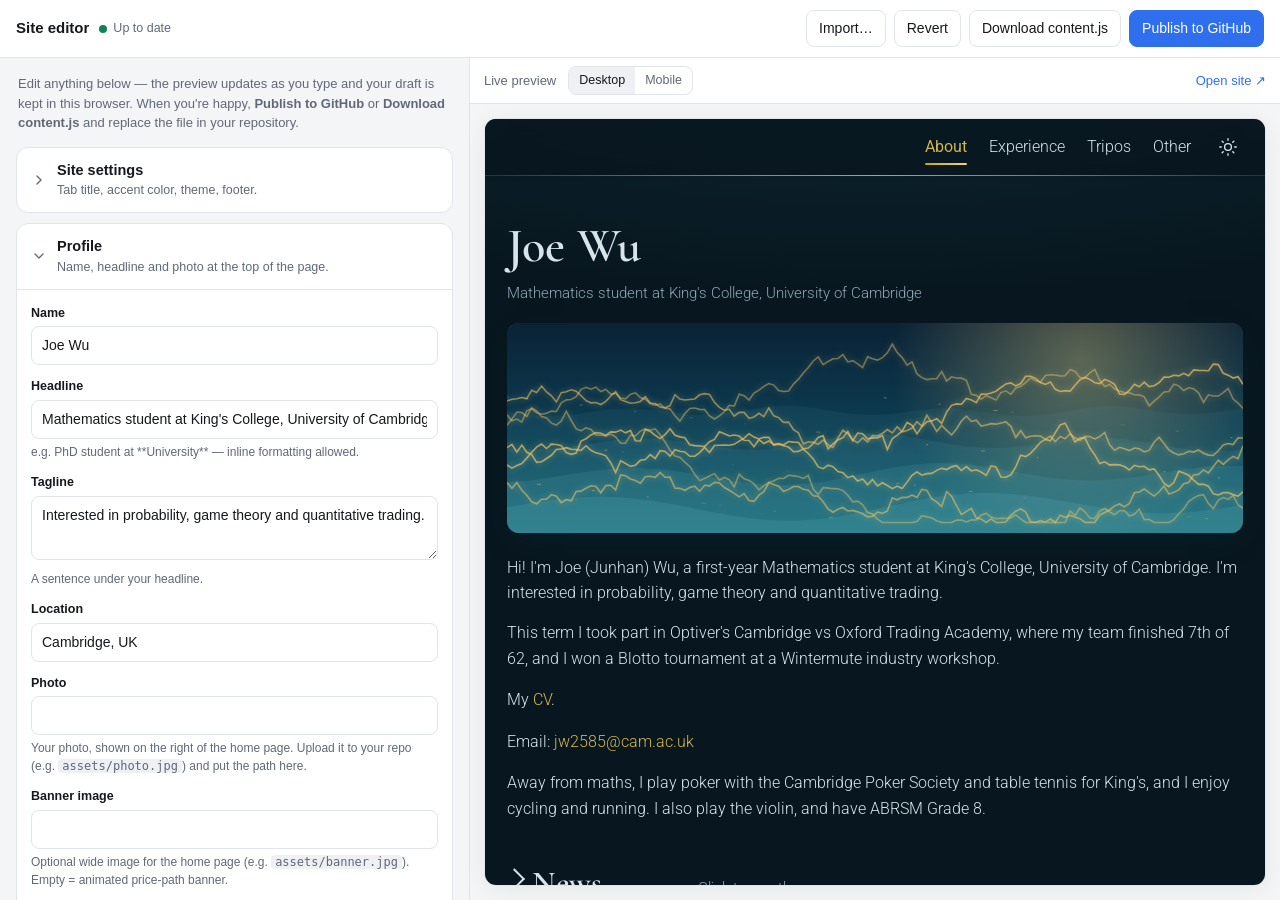
==== commit 1055801c: "Add Tripos Resources with Laplace expansion proof" ====
--- a/editor.html
+++ b/editor.html
@@ -227,7 +227,7 @@
   const KEYS = { draft: "site-editor:draft", published: "site-editor:published", gh: "site-editor:github", token: "site-editor:token" };
 
   /* ---------------- editor configuration ---------------- */
-  const SECTION_KEYS = ["highlights", "about", "news", "experience", "education", "projects", "publications", "skills", "puzzles", "contact"];
+  const SECTION_KEYS = ["highlights", "about", "news", "tripos", "experience", "education", "projects", "publications", "skills", "puzzles", "contact"];
   const TOP = {
     settings: { label: "Site settings", desc: "Tab title, accent color, theme, footer." },
     profile: { label: "Profile", desc: "Name, headline and photo at the top of the page." },
@@ -238,6 +238,7 @@
     puzzles: { label: "Puzzle corner", desc: "Brain teasers with a reveal-answer button." },
     about: { label: "About", desc: "Your introduction." },
     news: { label: "News", desc: "Short dated updates." },
+    tripos: { label: "Tripos resources", desc: "Courses by Part (comma-separated) and notes. A note's file is an HTML fragment with \\( \\) and $$ $$ maths." },
     experience: { label: "Experience", desc: "Jobs, internships, research positions." },
     education: { label: "Education", desc: "Degrees and schools." },
     projects: { label: "Projects", desc: "Cards with links, images and tags." },
